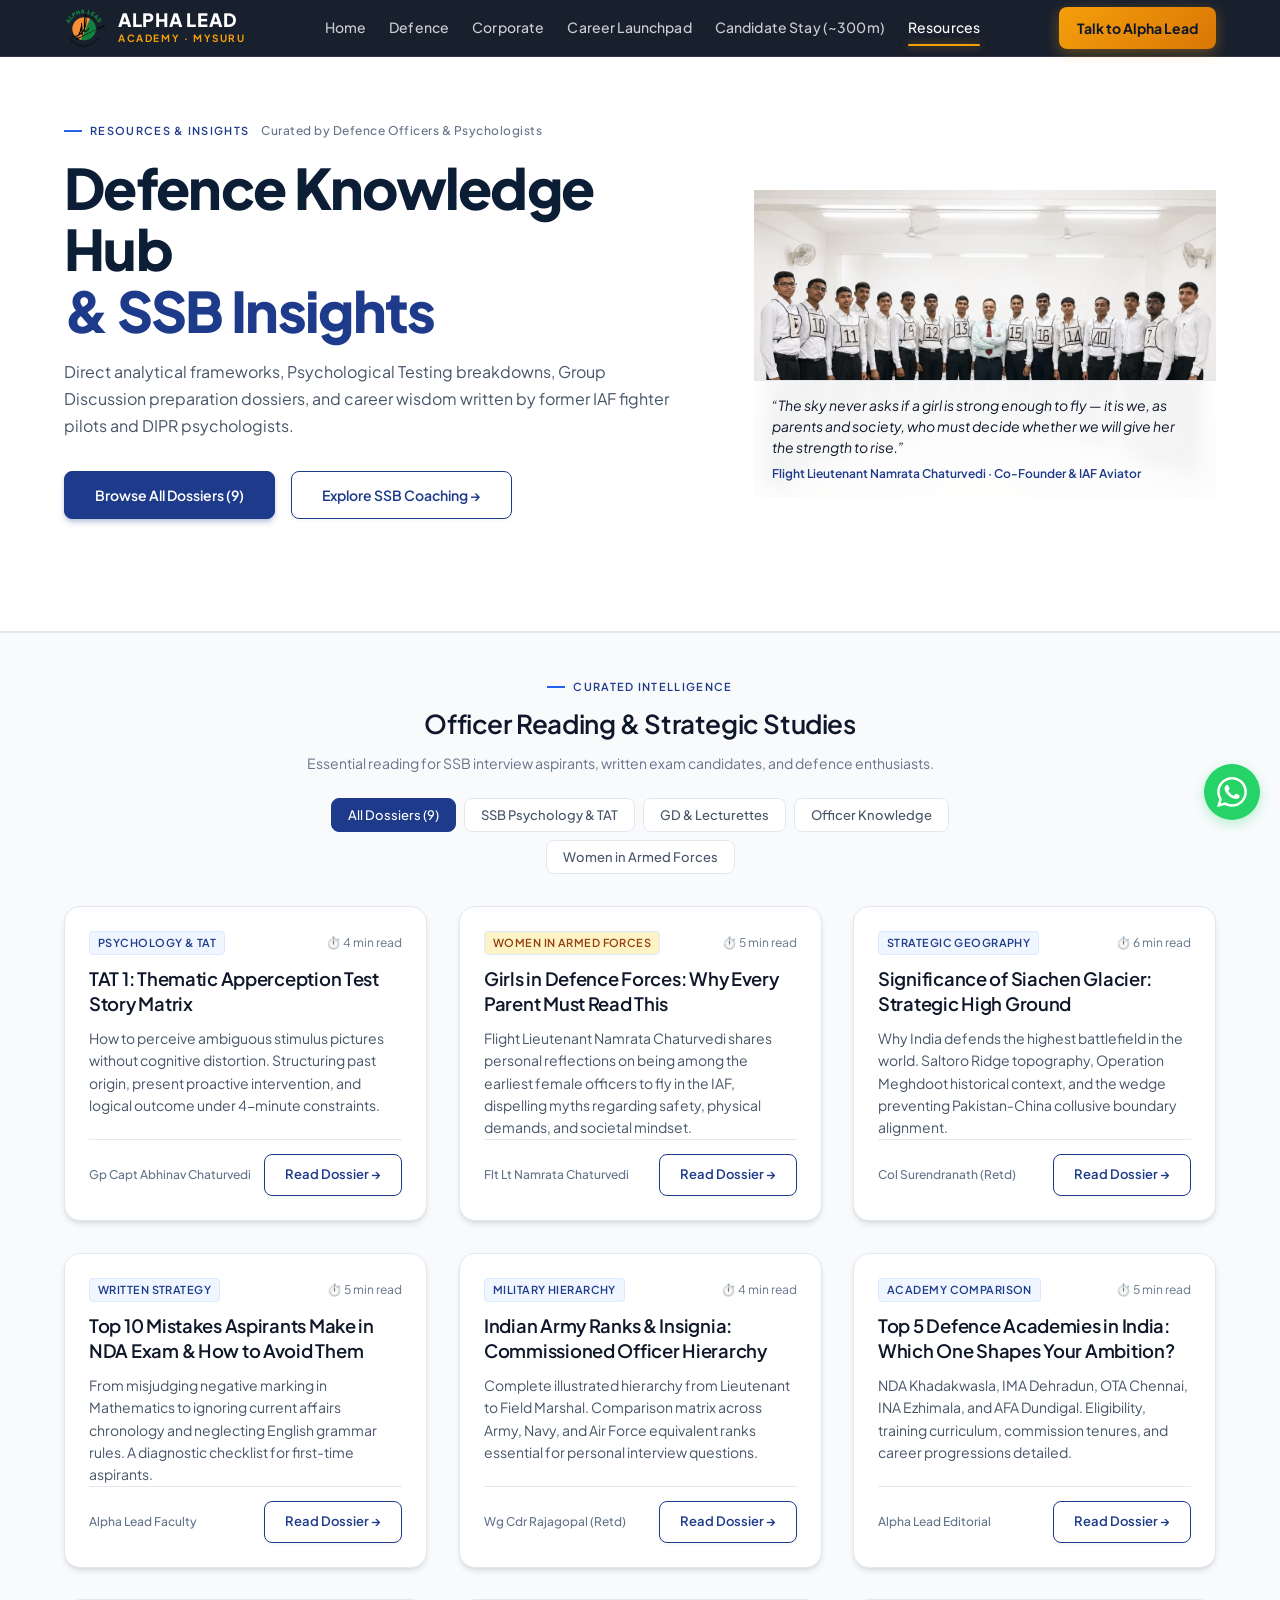
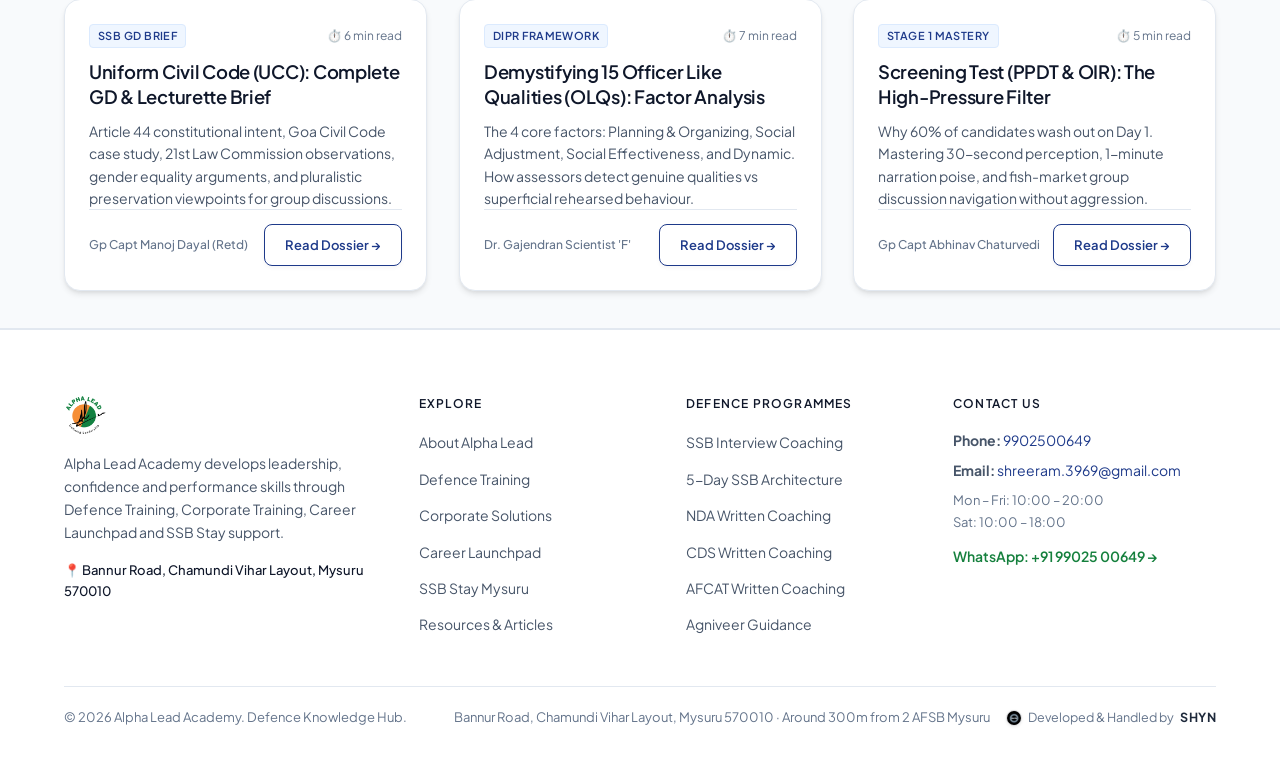
==== blog.html @ 1f777ed2 "test(contacts): configure test email shreeram.3969@gmail.com, test phone +91 9902500649, and active " ====
<!DOCTYPE html>
<html lang="en">
<head>
  <meta charset="UTF-8">
  <meta name="viewport" content="width=device-width, initial-scale=1.0">
  <title>Best Defence, SSB & 2 AFSB Knowledge Hub | Alpha Lead Academy Blog</title>
  <meta name="description" content="Authoritative defence dossiers, TAT psychology breakdowns, group discussion briefs, and officer selection insights curated by IAF commanders and DIPR psychologists at Alpha Lead Academy Mysuru.">
  <meta name="keywords" content="best defence blog India, 2 AFSB Mysore guide, SSB TAT psychology, best SSB preparation tips, Siachen Glacier significance, NDA exam strategy, Indian Air Force selection tips, Alpha Lead Academy Blog">
  <meta name="author" content="Alpha Lead Academy">
  <link rel="canonical" href="https://alphalead.co.in/blog">
  <meta name="robots" content="index, follow, max-snippet:-1, max-image-preview:large, max-video-preview:-1">

  <!-- Google Site Verification & Analytics -->
  <meta name="google-site-verification" content="51ddug5VHWOp9Oe8eFkaU_qEH9XEycIsxr117pgaOPE">
  <script async src="https://www.googletagmanager.com/gtag/js?id=G-4P7F6Q1PM3"></script>
  <script>
    window.dataLayer = window.dataLayer || [];
    function gtag(){dataLayer.push(arguments);}
    gtag('js', new Date());
    gtag('config', 'G-4P7F6Q1PM3');
  </script>

  <!-- Open Graph -->
  <meta property="og:type" content="blog">
  <meta property="og:title" content="Best Defence, SSB & 2 AFSB Knowledge Hub | Alpha Lead Academy">
  <meta property="og:description" content="Analytical dossiers, psychological testing frameworks, and defence selection insights curated by ex-IAF officers and DIPR psychologists.">
  <meta property="og:image" content="https://alphalead.co.in/assets/images/live/why-alpha-defence.webp">
  <meta property="og:url" content="https://alphalead.co.in/blog">

  <!-- Twitter Card -->
  <meta name="twitter:card" content="summary_large_image">
  <meta name="twitter:title" content="Best Defence & SSB Knowledge Hub | Alpha Lead Academy">
  <meta name="twitter:description" content="SSB preparation dossiers, psychological test guidelines & defence articles.">
  <meta name="twitter:image" content="https://alphalead.co.in/assets/images/live/why-alpha-defence.webp">

  <link rel="icon" href="assets/images/live/logo.png" type="image/png">
  <link rel="stylesheet" href="css/main.css?v=2.2">

  <!-- Structured Data: CollectionPage / Blog Schema -->
  <script type="application/ld+json">
  {
    "@context": "https://schema.org",
    "@type": "Blog",
    "name": "Alpha Lead Academy Defence Knowledge Hub",
    "description": "Insights, SSB interview guides, and defence articles authored by military veterans and DIPR assessors.",
    "url": "https://alphalead.co.in/blog",
    "publisher": {
      "@type": "EducationalOrganization",
      "name": "Alpha Lead Academy",
      "url": "https://alphalead.co.in"
    }
  }
  </script>
</head>
<body>

  <!-- Accessible Skip Link -->
  <a href="#main-content" class="skip-link">Skip to main content</a>


  <!-- Sticky Minimal Institutional Navigation -->
  <header class="site-header" role="banner">
    <div class="container nav-container">
      
      <a href="index.html" class="brand" aria-label="Alpha Lead Academy Home">
        <img 
          src="assets/images/live/logo.png" 
          alt="Alpha Lead Academy" 
          class="brand-logo-img"
          width="160" 
          height="42"
        >
        <div class="brand-text">
          <span class="brand-name">ALPHA LEAD</span>
          <span class="brand-sub">ACADEMY · MYSURU</span>
        </div>
      </a>

      <nav class="nav-menu" aria-label="Primary Navigation">
        <a href="index.html" class="nav-link">Home</a>
        <a href="defence.html" class="nav-link">Defence</a>
        <a href="corporate.html" class="nav-link">Corporate</a>
        <a href="career.html" class="nav-link">Career Launchpad</a>
        <a href="ssb-stay.html" class="nav-link">Candidate Stay (~300m)</a>
        <a href="blog.html" class="nav-link active">Resources</a>
      </nav>

      <div class="nav-actions">
        <button type="button" class="btn btn-primary btn-sm" data-modal-open="callbackModal">
          Talk to Alpha Lead
        </button>
        <button type="button" class="mobile-nav-toggle" aria-label="Toggle mobile menu" aria-expanded="false">
          <span></span><span></span><span></span>
        </button>
      </div>

    </div>
  </header>

  <!-- Clean Mobile Navigation Drawer -->
  <div class="mobile-drawer" role="dialog" aria-modal="true" aria-label="Mobile Navigation">
    <a href="index.html" class="nav-link">Home</a>
    <a href="defence.html" class="nav-link">Alpha Lead Defence</a>
    <a href="corporate.html" class="nav-link">Alpha Lead Corporate</a>
    <a href="career.html" class="nav-link">Career Launchpad</a>
    <a href="ssb-stay.html" class="nav-link">Candidate Stay (~300m to 2 AFSB)</a>
    <a href="blog.html" class="nav-link active">Resources & Articles</a>
    <a href="#articles" class="nav-link">All Dossiers</a>
    <div style="margin-top: 20px;">
      <button type="button" class="btn btn-primary btn-block" data-modal-open="callbackModal">
        Talk to Alpha Lead
      </button>
    </div>
  </div>

  <main id="main-content">
    
    <!-- Hero Section -->
    <section class="hero" aria-labelledby="hub-hero-title">
      <div class="container">
        <div class="hero-grid">
          
          <div class="hero-content reveal-on-scroll">
            <div class="hero-eyebrow">
              <span class="eyebrow" style="margin-bottom: 0;">RESOURCES & INSIGHTS</span>
              <span class="hero-location-tag">Curated by Defence Officers & Psychologists</span>
            </div>

            <h1 id="hub-hero-title" class="hero-title">
              Defence Knowledge Hub
              <span class="hero-title-break">& SSB Insights</span>
            </h1>

            <p class="hero-lead">
              Direct analytical frameworks, Psychological Testing breakdowns, Group Discussion preparation dossiers, and career wisdom written by former IAF fighter pilots and DIPR psychologists.
            </p>

            <div class="hero-actions">
              <a href="#articles" class="btn btn-primary">
                Browse All Dossiers (9)
              </a>
              <a href="defence.html" class="btn btn-secondary">
                Explore SSB Coaching &rarr;
              </a>
            </div>
          </div>

          <div class="hero-visual reveal-on-scroll delay-1">
            <div class="hero-image-wrapper">
              <img 
                src="assets/images/live/why-alpha-defence.webp" 
                alt="Alpha Lead Academy Defence Briefing" 
                class="hero-image" 
                width="640" 
                height="427"
              >
              <div class="hero-quote-card">
                <p class="hero-quote-text">
                  “The sky never asks if a girl is strong enough to fly — it is we, as parents and society, who must decide whether we will give her the strength to rise.”
                </p>
                <span class="hero-quote-author">Flight Lieutenant Namrata Chaturvedi · Co-Founder & IAF Aviator</span>
              </div>
            </div>
          </div>

        </div>
      </div>
    </section>

    <!-- Articles Section -->
    <section id="articles" class="section section-light" aria-labelledby="articles-title">
      <div class="container">
        
        <div class="section-header text-center reveal-on-scroll">
          <span class="eyebrow">Curated Intelligence</span>
          <h2 id="articles-title" class="section-title">Officer Reading & Strategic Studies</h2>
          <p class="section-subtitle">
            Essential reading for SSB interview aspirants, written exam candidates, and defence enthusiasts.
          </p>
          
          <!-- Category Filter Bar -->
          <div class="place-filter-bar" style="margin-top: 24px;">
            <button type="button" class="place-filter-btn active" data-blog-filter="all">All Dossiers (9)</button>
            <button type="button" class="place-filter-btn" data-blog-filter="psych">SSB Psychology & TAT</button>
            <button type="button" class="place-filter-btn" data-blog-filter="gd">GD & Lecturettes</button>
            <button type="button" class="place-filter-btn" data-blog-filter="knowledge">Officer Knowledge</button>
            <button type="button" class="place-filter-btn" data-blog-filter="women">Women in Armed Forces</button>
          </div>
        </div>

        <div class="grid-3" id="blogCardsGrid">
          
          <!-- Article 1: TAT 1 -->
          <article class="blog-card reveal-on-scroll" data-category="psych">
            <div>
              <div class="blog-card-meta">
                <span class="blog-category-tag">Psychology & TAT</span>
                <span class="blog-read-time">⏱️ 4 min read</span>
              </div>
              <h3 class="blog-card-title">TAT 1: Thematic Apperception Test Story Matrix</h3>
              <p class="blog-card-desc">
                How to perceive ambiguous stimulus pictures without cognitive distortion. Structuring past origin, present proactive intervention, and logical outcome under 4-minute constraints.
              </p>
            </div>
            <div class="blog-card-footer">
              <span class="blog-author-tag">Gp Capt Abhinav Chaturvedi</span>
              <button type="button" class="btn btn-secondary btn-sm" data-article-id="art-1">
                Read Dossier &rarr;
              </button>
            </div>
          </article>

          <!-- Article 2: Girls in Defence -->
          <article class="blog-card reveal-on-scroll delay-1" data-category="women">
            <div>
              <div class="blog-card-meta">
                <span class="blog-category-tag" style="background:#FEF3C7; color:#92400E;">Women in Armed Forces</span>
                <span class="blog-read-time">⏱️ 5 min read</span>
              </div>
              <h3 class="blog-card-title">Girls in Defence Forces: Why Every Parent Must Read This</h3>
              <p class="blog-card-desc">
                Flight Lieutenant Namrata Chaturvedi shares personal reflections on being among the earliest female officers to fly in the IAF, dispelling myths regarding safety, physical demands, and societal mindset.
              </p>
            </div>
            <div class="blog-card-footer">
              <span class="blog-author-tag">Flt Lt Namrata Chaturvedi</span>
              <button type="button" class="btn btn-secondary btn-sm" data-article-id="art-2">
                Read Dossier &rarr;
              </button>
            </div>
          </article>

          <!-- Article 3: Siachen -->
          <article class="blog-card reveal-on-scroll delay-2" data-category="knowledge">
            <div>
              <div class="blog-card-meta">
                <span class="blog-category-tag">Strategic Geography</span>
                <span class="blog-read-time">⏱️ 6 min read</span>
              </div>
              <h3 class="blog-card-title">Significance of Siachen Glacier: Strategic High Ground</h3>
              <p class="blog-card-desc">
                Why India defends the highest battlefield in the world. Saltoro Ridge topography, Operation Meghdoot historical context, and the wedge preventing Pakistan-China collusive boundary alignment.
              </p>
            </div>
            <div class="blog-card-footer">
              <span class="blog-author-tag">Col Surendranath (Retd)</span>
              <button type="button" class="btn btn-secondary btn-sm" data-article-id="art-3">
                Read Dossier &rarr;
              </button>
            </div>
          </article>

          <!-- Article 4: NDA Exam Mistakes -->
          <article class="blog-card reveal-on-scroll" data-category="knowledge">
            <div>
              <div class="blog-card-meta">
                <span class="blog-category-tag">Written Strategy</span>
                <span class="blog-read-time">⏱️ 5 min read</span>
              </div>
              <h3 class="blog-card-title">Top 10 Mistakes Aspirants Make in NDA Exam & How to Avoid Them</h3>
              <p class="blog-card-desc">
                From misjudging negative marking in Mathematics to ignoring current affairs chronology and neglecting English grammar rules. A diagnostic checklist for first-time aspirants.
              </p>
            </div>
            <div class="blog-card-footer">
              <span class="blog-author-tag">Alpha Lead Faculty</span>
              <button type="button" class="btn btn-secondary btn-sm" data-article-id="art-4">
                Read Dossier &rarr;
              </button>
            </div>
          </article>

          <!-- Article 5: Army Ranks -->
          <article class="blog-card reveal-on-scroll delay-1" data-category="knowledge">
            <div>
              <div class="blog-card-meta">
                <span class="blog-category-tag">Military Hierarchy</span>
                <span class="blog-read-time">⏱️ 4 min read</span>
              </div>
              <h3 class="blog-card-title">Indian Army Ranks & Insignia: Commissioned Officer Hierarchy</h3>
              <p class="blog-card-desc">
                Complete illustrated hierarchy from Lieutenant to Field Marshal. Comparison matrix across Army, Navy, and Air Force equivalent ranks essential for personal interview questions.
              </p>
            </div>
            <div class="blog-card-footer">
              <span class="blog-author-tag">Wg Cdr Rajagopal (Retd)</span>
              <button type="button" class="btn btn-secondary btn-sm" data-article-id="art-5">
                Read Dossier &rarr;
              </button>
            </div>
          </article>

          <!-- Article 6: Defence Academies -->
          <article class="blog-card reveal-on-scroll delay-2" data-category="knowledge">
            <div>
              <div class="blog-card-meta">
                <span class="blog-category-tag">Academy Comparison</span>
                <span class="blog-read-time">⏱️ 5 min read</span>
              </div>
              <h3 class="blog-card-title">Top 5 Defence Academies in India: Which One Shapes Your Ambition?</h3>
              <p class="blog-card-desc">
                NDA Khadakwasla, IMA Dehradun, OTA Chennai, INA Ezhimala, and AFA Dundigal. Eligibility, training curriculum, commission tenures, and career progressions detailed.
              </p>
            </div>
            <div class="blog-card-footer">
              <span class="blog-author-tag">Alpha Lead Editorial</span>
              <button type="button" class="btn btn-secondary btn-sm" data-article-id="art-6">
                Read Dossier &rarr;
              </button>
            </div>
          </article>

          <!-- Article 7: Uniform Civil Code -->
          <article class="blog-card reveal-on-scroll" data-category="gd">
            <div>
              <div class="blog-card-meta">
                <span class="blog-category-tag">SSB GD Brief</span>
                <span class="blog-read-time">⏱️ 6 min read</span>
              </div>
              <h3 class="blog-card-title">Uniform Civil Code (UCC): Complete GD & Lecturette Brief</h3>
              <p class="blog-card-desc">
                Article 44 constitutional intent, Goa Civil Code case study, 21st Law Commission observations, gender equality arguments, and pluralistic preservation viewpoints for group discussions.
              </p>
            </div>
            <div class="blog-card-footer">
              <span class="blog-author-tag">Gp Capt Manoj Dayal (Retd)</span>
              <button type="button" class="btn btn-secondary btn-sm" data-article-id="art-7">
                Read Dossier &rarr;
              </button>
            </div>
          </article>

          <!-- Article 8: 15 OLQs -->
          <article class="blog-card reveal-on-scroll delay-1" data-category="psych">
            <div>
              <div class="blog-card-meta">
                <span class="blog-category-tag">DIPR Framework</span>
                <span class="blog-read-time">⏱️ 7 min read</span>
              </div>
              <h3 class="blog-card-title">Demystifying 15 Officer Like Qualities (OLQs): Factor Analysis</h3>
              <p class="blog-card-desc">
                The 4 core factors: Planning & Organizing, Social Adjustment, Social Effectiveness, and Dynamic. How assessors detect genuine qualities vs superficial rehearsed behaviour.
              </p>
            </div>
            <div class="blog-card-footer">
              <span class="blog-author-tag">Dr. Gajendran Scientist 'F'</span>
              <button type="button" class="btn btn-secondary btn-sm" data-article-id="art-8">
                Read Dossier &rarr;
              </button>
            </div>
          </article>

          <!-- Article 9: Day 1 Screening -->
          <article class="blog-card reveal-on-scroll delay-2" data-category="psych">
            <div>
              <div class="blog-card-meta">
                <span class="blog-category-tag">Stage 1 Mastery</span>
                <span class="blog-read-time">⏱️ 5 min read</span>
              </div>
              <h3 class="blog-card-title">Screening Test (PPDT & OIR): The High-Pressure Filter</h3>
              <p class="blog-card-desc">
                Why 60% of candidates wash out on Day 1. Mastering 30-second perception, 1-minute narration poise, and fish-market group discussion navigation without aggression.
              </p>
            </div>
            <div class="blog-card-footer">
              <span class="blog-author-tag">Gp Capt Abhinav Chaturvedi</span>
              <button type="button" class="btn btn-secondary btn-sm" data-article-id="art-9">
                Read Dossier &rarr;
              </button>
            </div>
          </article>

        </div>

      </div>
    </section>

  </main>

  <!-- Interactive Full-Dossier Reading Modal -->
  <div class="modal-overlay" id="articleModal" role="dialog" aria-modal="true" aria-hidden="true">
    <div class="modal-container" style="max-width: 760px; max-height: 90vh; overflow-y: auto;">
      <button type="button" class="modal-close" data-modal-close aria-label="Close dossier">
        <svg width="20" height="20" viewBox="0 0 24 24" fill="none" stroke="currentColor" stroke-width="2"><line x1="18" y1="6" x2="6" y2="18"></line><line x1="6" y1="6" x2="18" y2="18"></line></svg>
      </button>
      <div class="article-modal-header" style="margin-bottom: 16px; border-bottom: 1px solid var(--color-border); padding-bottom: 16px;">
        <span class="eyebrow" id="articleCategoryTag" style="margin-bottom: 8px;">Officer Dossier</span>
        <h2 id="articleModalTitle" style="font-family: var(--font-display); font-size: 1.65rem; color: var(--color-text-primary); margin-bottom: 6px;">Article Title</h2>
        <div style="font-size: 0.8125rem; color: var(--color-text-muted);" id="articleModalAuthor">By Author · Read Time</div>
      </div>
      <div class="article-modal-body" id="articleModalContent">
        <!-- Injected via JavaScript -->
      </div>
      <div style="margin-top: 24px; display: flex; justify-content: space-between; align-items: center; border-top: 1px solid var(--color-border); padding-top: 16px; flex-wrap: wrap; gap: 12px;">
        <span style="font-size: 0.8125rem; color: var(--color-text-muted);">Alpha Lead Academy Defence Mentorship</span>
        <a href="defence.html#enroll" class="btn btn-primary btn-sm">Join Next SSB Batch &rarr;</a>
      </div>
    </div>
  </div>

  <!-- Quick Callback Modal -->
  <div class="modal-overlay" id="callbackModal" role="dialog" aria-modal="true" aria-hidden="true">
    <div class="modal-container">
      <button type="button" class="modal-close" data-modal-close aria-label="Close dialog">
        <svg width="20" height="20" viewBox="0 0 24 24" fill="none" stroke="currentColor" stroke-width="2"><line x1="18" y1="6" x2="6" y2="18"></line><line x1="6" y1="6" x2="18" y2="18"></line></svg>
      </button>
      <div class="eyebrow" style="margin-bottom: 8px;">Direct Response</div>
      <h3 style="font-family: var(--font-display); font-size: 1.5rem; margin-bottom: 8px;">Talk to Alpha Lead</h3>
      <p class="text-small" style="margin-bottom: 24px;">Our defence mentors will contact you directly within 24 hours.</p>
      <form id="callbackModalForm" novalidate>
        <div class="form-group">
          <label class="form-label">Full Name <span style="color:var(--color-status-red);">*</span></label>
          <input type="text" class="form-control" placeholder="Your name" required>
        </div>
        <div class="form-group">
          <label class="form-label">WhatsApp Number <span style="color:var(--color-status-red);">*</span></label>
          <input type="tel" class="form-control" placeholder="9902500649" required>
        </div>
        <div class="form-group">
          <label class="form-label">Email Address <span style="color:var(--color-status-red);">*</span></label>
          <input type="email" class="form-control" placeholder="name@example.com" required>
        </div>
        <button type="submit" class="btn btn-primary btn-block">Confirm Callback</button>
      </form>
    </div>
  </div>

  <!-- Standard Institutional Footer -->
  <footer class="site-footer" role="contentinfo">
    <div class="container">
      <div class="footer-grid">
        
        <!-- Column 1: Brand & Positioning -->
        <div>
          <a href="index.html" class="brand" style="margin-bottom: 16px;">
            <img src="assets/images/live/logo.png" alt="Alpha Lead Academy" class="brand-logo-img" width="160" height="42">
          </a>
          <p style="font-size: 0.875rem; line-height: 1.65; margin-bottom: 16px;">
            Alpha Lead Academy develops leadership, confidence and performance skills through Defence Training, Corporate Training, Career Launchpad and SSB Stay support.
          </p>
          <p style="font-size: 0.8125rem; color: var(--color-text-primary); font-weight: 500;">
            📍 Bannur Road, Chamundi Vihar Layout, Mysuru 570010
          </p>
        </div>

        <!-- Column 2: Explore -->
        <div class="footer-col">
          <h4>Explore</h4>
          <ul class="footer-links">
            <li><a href="index.html#about">About Alpha Lead</a></li>
            <li><a href="defence.html">Defence Training</a></li>
            <li><a href="corporate.html">Corporate Solutions</a></li>
            <li><a href="career.html">Career Launchpad</a></li>
            <li><a href="ssb-stay.html">SSB Stay Mysuru</a></li>
            <li><a href="blog.html">Resources & Articles</a></li>
          </ul>
        </div>

        <!-- Column 3: Defence Programmes -->
        <div class="footer-col">
          <h4>Defence Programmes</h4>
          <ul class="footer-links">
            <li><a href="defence.html#faculty">SSB Interview Coaching</a></li>
            <li><a href="defence.html#curriculum">5-Day SSB Architecture</a></li>
            <li><a href="defence.html#programmes">NDA Written Coaching</a></li>
            <li><a href="defence.html#programmes">CDS Written Coaching</a></li>
            <li><a href="defence.html#programmes">AFCAT Written Coaching</a></li>
            <li><a href="defence.html#programmes">Agniveer Guidance</a></li>
          </ul>
        </div>

        <!-- Column 4: Contact -->
        <div class="footer-col">
          <h4>Contact Us</h4>
          <div style="font-size: 0.875rem; line-height: 1.7;">
            <p style="margin-bottom: 6px;">
              <strong>Phone:</strong> <a href="tel:9902500649" style="color: var(--color-accent-navy); text-decoration: none;">9902500649</a>
            </p>
            <p style="margin-bottom: 6px;">
              <strong>Email:</strong> <a href="mailto:shreeram.3969@gmail.com" style="color: var(--color-accent-navy); text-decoration: none;">shreeram.3969@gmail.com</a>
            </p>
            <p style="margin-bottom: 12px; color: var(--color-text-muted); font-size: 0.8125rem;">
              Mon – Fri: 10:00 – 20:00<br>Sat: 10:00 – 18:00
            </p>
            <a href="https://wa.me/919902500649" target="_blank" rel="noopener noreferrer" class="link-arrow" style="color: #15803D;">
              WhatsApp: +91 99025 00649 &rarr;
            </a>
          </div>
        </div>

      </div>

      <div class="footer-bottom">
        <div>
          &copy; 2026 Alpha Lead Academy. Defence Knowledge Hub.
        </div>
        <div class="footer-bottom-links">
          <span>Bannur Road, Chamundi Vihar Layout, Mysuru 570010 · Around 300m from 2 AFSB Mysuru</span>
          <span class="shyn-credit">
            <img src="assets/images/shyn-logo.jpg" alt="SHYN" class="shyn-credit-icon" width="16" height="16">
            Developed &amp; Handled by <span class="shyn-credit-brand">SHYN</span>
          </span>
        </div>
      </div>

    </div>
  </footer>

  <!-- Floating WhatsApp Quick Button -->
  <a href="https://wa.me/919902500649" target="_blank" rel="noopener noreferrer" class="whatsapp-float" aria-label="Chat with Alpha Lead on WhatsApp">
    <svg width="26" height="26" viewBox="0 0 24 24" fill="currentColor">
      <path d="M.057 24l1.687-6.163c-1.041-1.804-1.588-3.849-1.587-5.946.003-6.556 5.338-11.891 11.893-11.891 3.181.001 6.167 1.24 8.413 3.488 2.245 2.248 3.481 5.236 3.48 8.414-.003 6.557-5.338 11.892-11.893 11.892-1.99-.001-3.951-.5-5.688-1.448l-6.305 1.654zm6.597-3.807c1.676.995 3.276 1.591 5.392 1.592 5.448 0 9.886-4.434 9.889-9.885.002-5.462-4.415-9.89-9.881-9.892-5.452 0-9.887 4.434-9.889 9.884-.001 2.225.651 3.891 1.746 5.634l-.999 3.648 3.742-.981zm11.387-5.464c-.074-.124-.272-.198-.57-.347-.297-.149-1.758-.868-2.031-.967-.272-.099-.47-.149-.669.149-.198.297-.768.967-.941 1.165-.173.198-.347.223-.644.074-.297-.149-1.255-.462-2.39-1.475-.883-.788-1.48-1.761-1.653-2.059-.173-.297-.018-.458.13-.606.134-.133.297-.347.446-.521.151-.172.2-.296.3-.495.099-.198.05-.372-.025-.521-.075-.148-.669-1.611-.916-2.206-.242-.579-.487-.501-.669-.51l-.57-.01c-.198 0-.52.074-.792.372s-1.04 1.016-1.04 2.479 1.065 2.876 1.213 3.074c.149.198 2.095 3.2 5.076 4.487.709.306 1.263.489 1.694.626.712.226 1.36.194 1.872.118.571-.085 1.758-.719 2.006-1.413.248-.695.248-1.29.173-1.414z"/>
    </svg>
  </a>

  <!-- Mobile Sticky Quick Action Bar -->
  <div class="mobile-sticky-action-bar" aria-label="Quick Actions">
    <button type="button" class="btn btn-secondary btn-sm" data-modal-open="callbackModal" style="flex: 1; justify-content: center; font-size: 0.8125rem;">
      <svg width="15" height="15" viewBox="0 0 24 24" fill="none" stroke="currentColor" stroke-width="2" style="margin-right: 4px;"><path d="M22 16.92v3a2 2 0 0 1-2.18 2 19.79 19.79 0 0 1-8.63-3.07 19.5 19.5 0 0 1-6-6 19.79 19.79 0 0 1-3.07-8.67A2 2 0 0 1 4.11 2h3a2 2 0 0 1 2 1.72 12.84 12.84 0 0 0 .7 2.81 2 2 0 0 1-.45 2.11L8.09 9.91a16 16 0 0 0 6 6l1.27-1.27a2 2 0 0 1 2.11-.45 12.84 12.84 0 0 0 2.81.7A2 2 0 0 1 22 16.92z"></path></svg>
      Talk to Us
    </button>
    <a href="https://wa.me/919902500649?text=Hi%20Alpha%20Lead,%20I%20would%20like%20to%20learn%20more%20about%20your%20programmes" target="_blank" rel="noopener noreferrer" class="btn btn-primary btn-sm" style="flex: 1.2; justify-content: center; font-size: 0.8125rem; background: #25D366; border-color: #25D366;">
      <svg width="15" height="15" viewBox="0 0 24 24" fill="currentColor" style="margin-right: 4px;"><path d="M.057 24l1.687-6.163c-1.041-1.804-1.588-3.849-1.587-5.946.003-6.556 5.338-11.891 11.893-11.891 3.181.001 6.167 1.24 8.413 3.488 2.245 2.248 3.481 5.236 3.48 8.414-.003 6.557-5.338 11.892-11.893 11.892-1.99-.001-3.951-.5-5.688-1.448l-6.305 1.654zm6.597-3.807c1.676.995 3.276 1.591 5.392 1.592 5.448 0 9.886-4.434 9.889-9.885.002-5.462-4.415-9.89-9.881-9.892-5.452 0-9.887 4.434-9.889 9.884-.001 2.225.651 3.891 1.746 5.634l-.999 3.648 3.742-.981zm11.387-5.464c-.074-.124-.272-.198-.57-.347-.297-.149-1.758-.868-2.031-.967-.272-.099-.47-.149-.669.149-.198.297-.768.967-.941 1.165-.173.198-.347.223-.644.074-.297-.149-1.255-.462-2.39-1.475-.883-.788-1.48-1.761-1.653-2.059-.173-.297-.018-.458.13-.606.134-.133.297-.347.446-.521.151-.172.2-.296.3-.495.099-.198.05-.372-.025-.521-.075-.148-.669-1.611-.916-2.206-.242-.579-.487-.501-.669-.51l-.57-.01c-.198 0-.52.074-.792.372s-1.04 1.016-1.04 2.479 1.065 2.876 1.213 3.074c.149.198 2.095 3.2 5.076 4.487.709.306 1.263.489 1.694.626.712.226 1.36.194 1.872.118.571-.085 1.758-.719 2.006-1.413.248-.695.248-1.29.173-1.414z"/></svg>
      WhatsApp
    </a>
  </div>

  <!-- Floating Scroll To Top -->
  <button type="button" class="scroll-top-btn" aria-label="Back to top">
    <svg width="20" height="20" viewBox="0 0 24 24" fill="none" stroke="currentColor" stroke-width="2.5">
      <polyline points="18 15 12 9 6 15"></polyline>
    </svg>
  </button>

  <script src="js/animations.js"></script>
  <script src="js/forms.js"></script>
  <script src="js/main.js"></script>
</body>
</html>
---- css/main.css ----
/**
 * ALPHALEAD ACADEMY — MAIN CSS BUNDLE
 * Modern, Pristine, Authoritative Leadership Brand Styling
 */

@import './tokens.css';
@import './base.css';
@import './components.css';
@import './animations.css';
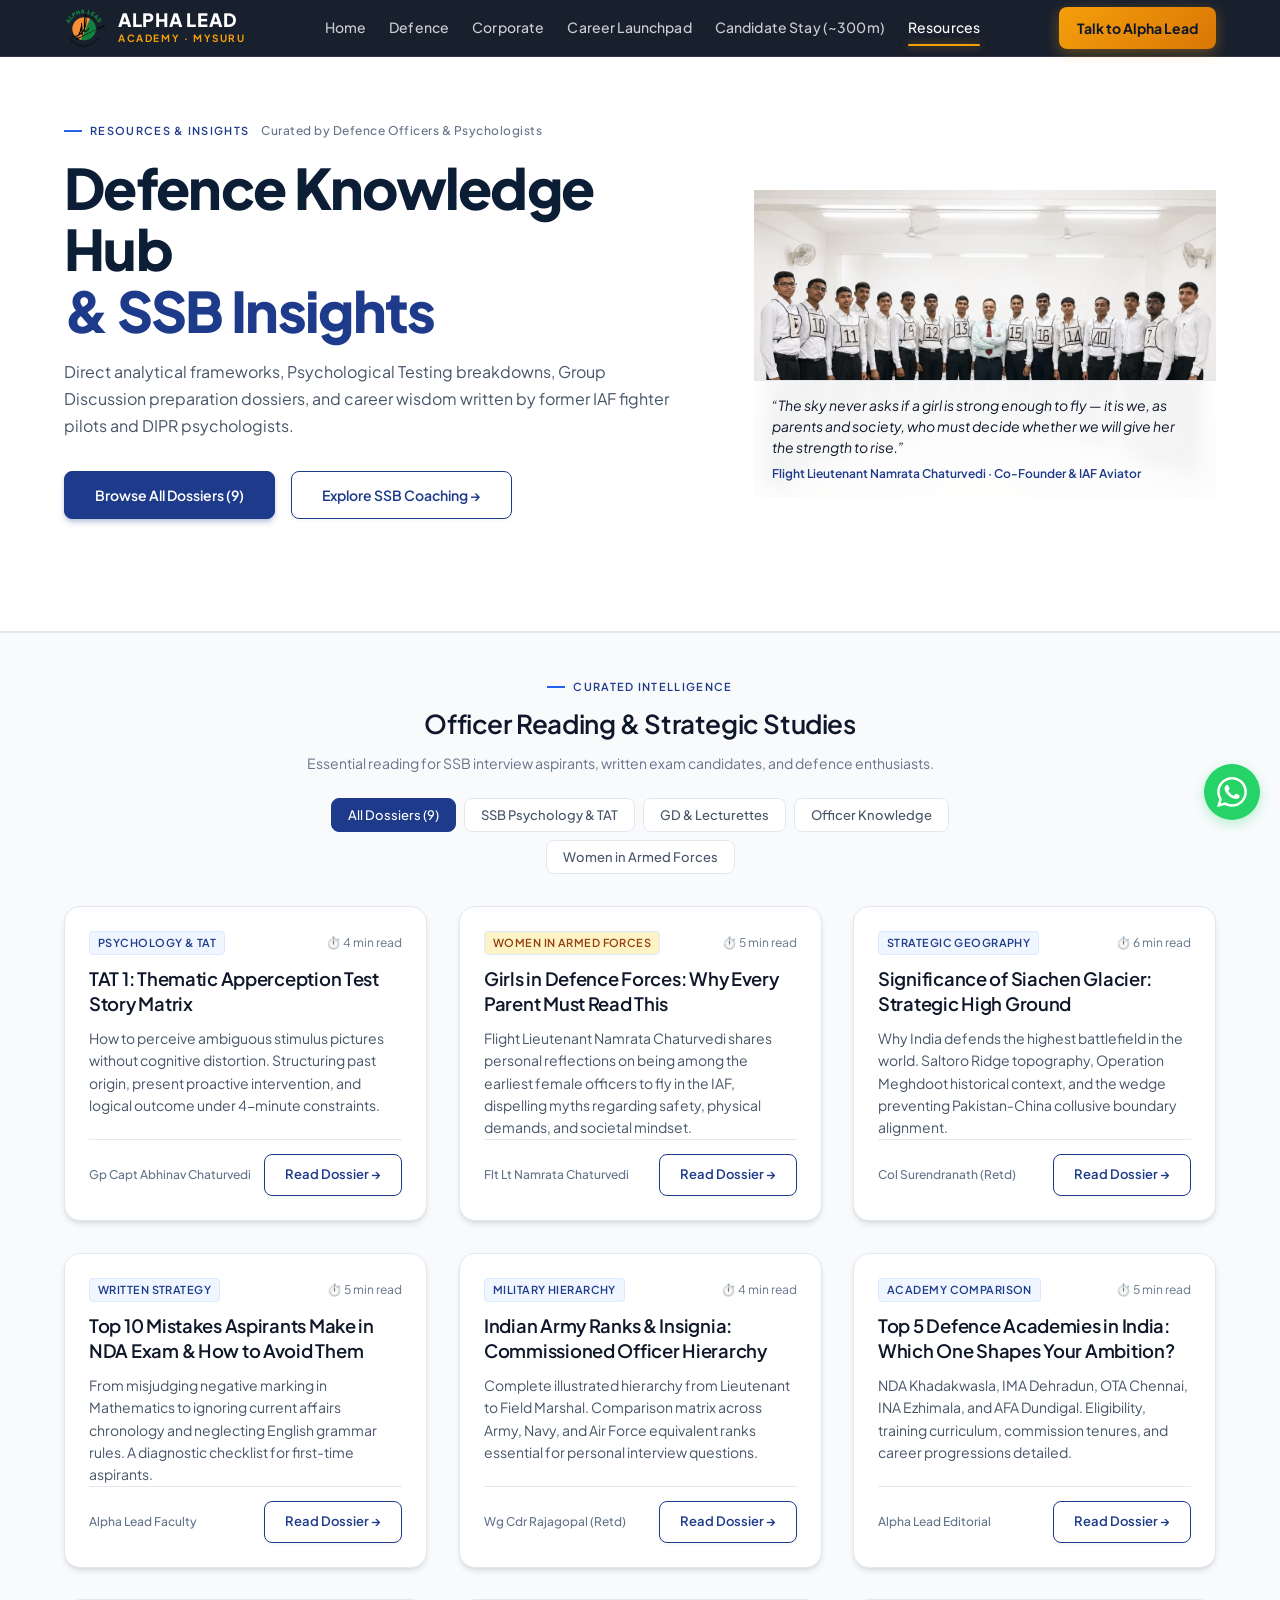
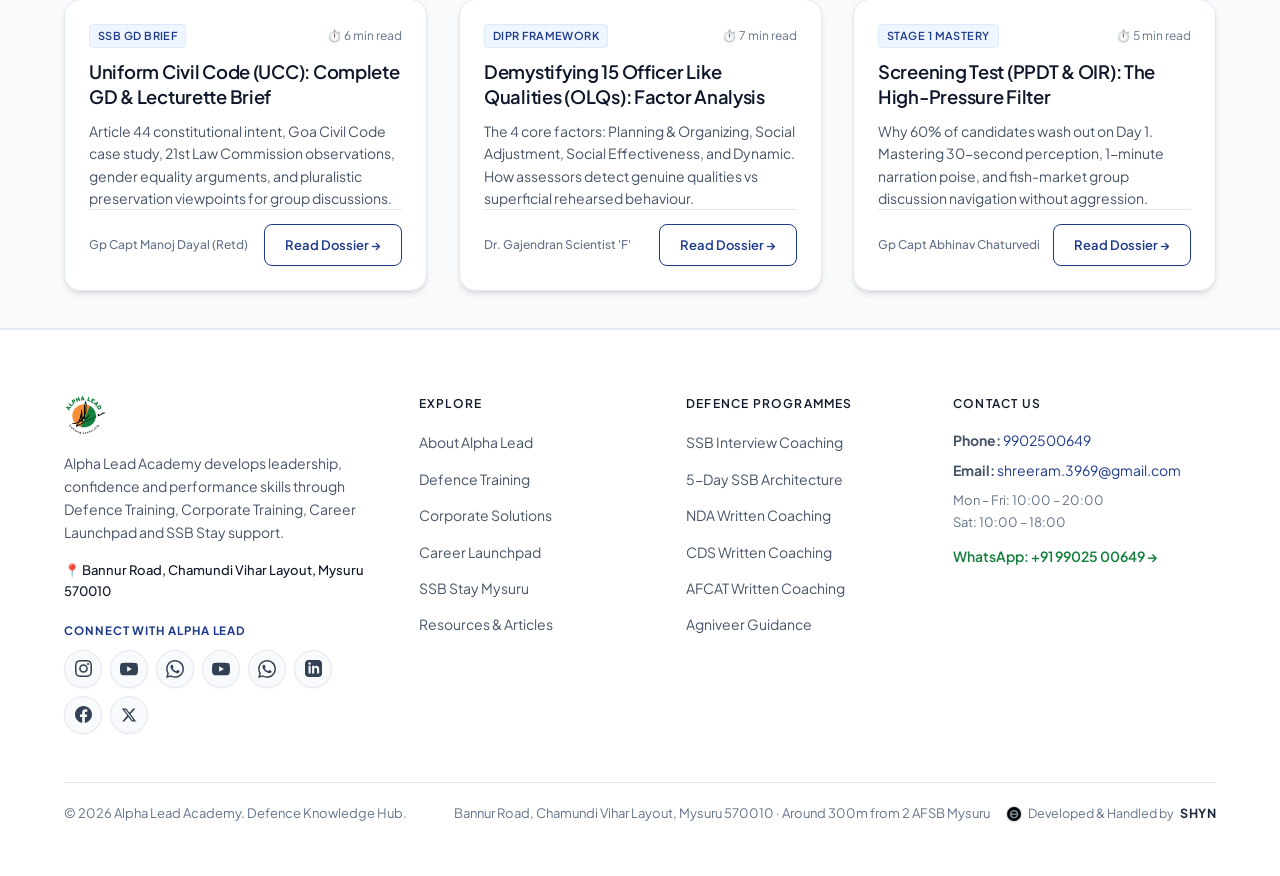
==== commit e457884b: "feat(social): add official social media logos and redirection across all pages" ====
--- a/blog.html
+++ b/blog.html
@@ -34,7 +34,7 @@
   <meta name="twitter:image" content="https://alphalead.co.in/assets/images/live/why-alpha-defence.webp">
 
   <link rel="icon" href="assets/images/live/logo.png" type="image/png">
-  <link rel="stylesheet" href="css/main.css?v=2.2">
+  <link rel="stylesheet" href="css/main.css?v=2.7">
 
   <!-- Structured Data: CollectionPage / Blog Schema -->
   <script type="application/ld+json">
@@ -47,7 +47,14 @@
     "publisher": {
       "@type": "EducationalOrganization",
       "name": "Alpha Lead Academy",
-      "url": "https://alphalead.co.in"
+      "url": "https://alphalead.co.in",
+      "sameAs": [
+        "https://www.instagram.com/alphalead_academy/",
+        "https://www.youtube.com/@alphaleadacademy",
+        "https://facebook.com",
+        "https://linkedin.com",
+        "https://x.com"
+      ]
     }
   }
   </script>
@@ -110,6 +117,29 @@
       <button type="button" class="btn btn-primary btn-block" data-modal-open="callbackModal">
         Talk to Alpha Lead
       </button>
+    </div>
+    <div class="drawer-social-wrap">
+      <div class="footer-social-label">Follow Alpha Lead</div>
+      <div class="social-icons-group">
+        <a href="https://www.instagram.com/alphalead_academy/" target="_blank" rel="noopener noreferrer" class="social-icon-btn social-instagram" aria-label="Follow Alpha Lead Academy on Instagram" title="Alpha Lead on Instagram (@alphalead_academy)">
+          <svg width="17" height="17" viewBox="0 0 24 24" fill="currentColor"><path d="M12 2.163c3.204 0 3.584.012 4.85.07 3.252.148 4.771 1.691 4.919 4.919.058 1.265.069 1.645.069 4.849 0 3.205-.012 3.584-.069 4.849-.149 3.225-1.664 4.771-4.919 4.919-1.266.058-1.644.07-4.85.07-3.204 0-3.584-.012-4.849-.07-3.26-.149-4.771-1.699-4.919-4.92-.058-1.265-.07-1.644-.07-4.849 0-3.204.013-3.583.07-4.849.149-3.227 1.664-4.771 4.919-4.919 1.266-.057 1.645-.069 4.849-.069zm0-2.163c-3.259 0-3.667.014-4.947.072-4.358.2-6.78 2.618-6.98 6.98-.059 1.281-.073 1.689-.073 4.948 0 3.259.014 3.668.072 4.948.2 4.358 2.618 6.78 6.98 6.98 1.281.058 1.689.072 4.948.072 3.259 0 3.668-.014 4.948-.072 4.354-.2 6.782-2.618 6.979-6.98.059-1.28.073-1.689.073-4.948 0-3.259-.014-3.667-.072-4.947-.196-4.354-2.617-6.78-6.979-6.98-1.281-.059-1.69-.073-4.949-.073zm0 5.838c-3.403 0-6.162 2.759-6.162 6.162s2.759 6.163 6.162 6.163 6.162-2.759 6.162-6.163c0-3.403-2.759-6.162-6.162-6.162zm0 10.162c-2.209 0-4-1.79-4-4 0-2.209 1.791-4 4-4s4 1.791 4 4c0 2.21-1.791 4-4 4zm6.406-11.845c-.796 0-1.441.645-1.441 1.44s.645 1.44 1.441 1.44c.795 0 1.439-.645 1.439-1.44s-.644-1.44-1.439-1.44z"/></svg>
+        </a>
+        <a href="https://www.youtube.com/@alphaleadacademy" target="_blank" rel="noopener noreferrer" class="social-icon-btn social-youtube" aria-label="Subscribe to Alpha Lead Academy on YouTube" title="Alpha Lead on YouTube (@alphaleadacademy)">
+          <svg width="18" height="18" viewBox="0 0 24 24" fill="currentColor"><path d="M23.498 6.186a3.016 3.016 0 0 0-2.122-2.136C19.505 3.545 12 3.545 12 3.545s-7.505 0-9.377.505A3.017 3.017 0 0 0 .502 6.186C0 8.07 0 12 0 12s0 3.93.502 5.814a3.016 3.016 0 0 0 2.122 2.136c1.871.505 9.376.505 9.376.505s7.505 0 9.377-.505a3.015 3.015 0 0 0 2.122-2.136C24 15.93 24 12 24 12s0-3.93-.502-5.814zM9.545 15.568V8.432L15.818 12l-6.273 3.568z"/></svg>
+        </a>
+        <a href="https://wa.me/919902500649" target="_blank" rel="noopener noreferrer" class="social-icon-btn social-whatsapp" aria-label="Chat with Alpha Lead on WhatsApp" title="WhatsApp (+91 99025 00649)">
+          <svg width="18" height="18" viewBox="0 0 24 24" fill="currentColor"><path d="M.057 24l1.687-6.163c-1.041-1.804-1.588-3.849-1.587-5.946.003-6.556 5.338-11.891 11.893-11.891 3.181.001 6.167 1.24 8.413 3.488 2.245 2.248 3.481 5.236 3.48 8.414-.003 6.557-5.338 11.892-11.893 11.892-1.99-.001-3.951-.5-5.688-1.448l-6.305 1.654zm6.597-3.807c1.676.995 3.276 1.591 5.392 1.592 5.448 0 9.886-4.434 9.889-9.885.002-5.462-4.415-9.89-9.881-9.892-5.452 0-9.887 4.434-9.889 9.884-.001 2.225.651 3.891 1.746 5.634l-.999 3.648 3.742-.981zm11.387-5.464c-.074-.124-.272-.198-.57-.347-.297-.149-1.758-.868-2.031-.967-.272-.099-.47-.149-.669.149-.198.297-.768.967-.941 1.165-.173.198-.347.223-.644.074-.297-.149-1.255-.462-2.39-1.475-.883-.788-1.48-1.761-1.653-2.059-.173-.297-.018-.458.13-.606.134-.133.297-.347.446-.521.151-.172.2-.296.3-.495.099-.198.05-.372-.025-.521-.075-.148-.669-1.611-.916-2.206-.242-.579-.487-.501-.669-.51l-.57-.01c-.198 0-.52.074-.792.372s-1.04 1.016-1.04 2.479 1.065 2.876 1.213 3.074c.149.198 2.095 3.2 5.076 4.487.709.306 1.263.489 1.694.626.712.226 1.36.194 1.872.118.571-.085 1.758-.719 2.006-1.413.248-.695.248-1.29.173-1.414z"/></svg>
+        </a>
+        <a href="https://linkedin.com" target="_blank" rel="noopener noreferrer" class="social-icon-btn social-linkedin" aria-label="Connect with Alpha Lead on LinkedIn" title="Alpha Lead on LinkedIn">
+          <svg width="17" height="17" viewBox="0 0 24 24" fill="currentColor"><path d="M19 0h-14c-2.761 0-5 2.239-5 5v14c0 2.761 2.239 5 5 5h14c2.762 0 5-2.239 5-5v-14c0-2.761-2.238-5-5-5zm-11 19h-3v-11h3v11zm-1.5-12.268c-.966 0-1.75-.79-1.75-1.764s.784-1.764 1.75-1.764 1.75.79 1.75 1.764-.783 1.764-1.75 1.764zm13.5 12.268h-3v-5.604c0-3.368-4-3.113-4 0v5.604h-3v-11h3v1.765c1.396-2.586 7-2.777 7 2.476v6.759z"/></svg>
+        </a>
+        <a href="https://facebook.com" target="_blank" rel="noopener noreferrer" class="social-icon-btn social-facebook" aria-label="Follow Alpha Lead on Facebook" title="Alpha Lead on Facebook">
+          <svg width="17" height="17" viewBox="0 0 24 24" fill="currentColor"><path d="M24 12.073c0-6.627-5.373-12-12-12s-12 5.373-12 12c0 5.99 4.388 10.954 10.125 11.854v-8.385H7.078v-3.47h3.047V9.43c0-3.007 1.792-4.669 4.533-4.669 1.312 0 2.686.235 2.686.235v2.953H15.83c-1.491 0-1.956.925-1.956 1.874v2.25h3.328l-.532 3.47h-2.796v8.385C19.612 23.027 24 18.062 24 12.073z"/></svg>
+        </a>
+        <a href="https://x.com" target="_blank" rel="noopener noreferrer" class="social-icon-btn social-x" aria-label="Follow Alpha Lead on X" title="Alpha Lead on X">
+          <svg width="16" height="16" viewBox="0 0 24 24" fill="currentColor"><path d="M18.244 2.25h3.308l-7.227 8.26 8.502 11.24H16.17l-5.214-6.817L4.99 21.75H1.68l7.73-8.835L1.254 2.25H8.08l4.713 6.231zm-1.161 17.52h1.833L7.084 4.126H5.117z"/></svg>
+        </a>
+      </div>
     </div>
   </div>
 
@@ -407,18 +437,18 @@
       <div class="eyebrow" style="margin-bottom: 8px;">Direct Response</div>
       <h3 style="font-family: var(--font-display); font-size: 1.5rem; margin-bottom: 8px;">Talk to Alpha Lead</h3>
       <p class="text-small" style="margin-bottom: 24px;">Our defence mentors will contact you directly within 24 hours.</p>
-      <form id="callbackModalForm" novalidate>
+      <form id="callbackModalForm" data-form-category="callback" novalidate>
         <div class="form-group">
-          <label class="form-label">Full Name <span style="color:var(--color-status-red);">*</span></label>
-          <input type="text" class="form-control" placeholder="Your name" required>
+          <label for="blog-m-name" class="form-label">Full Name <span style="color:var(--color-status-red);">*</span></label>
+          <input type="text" id="blog-m-name" name="fullName" class="form-control" placeholder="Your name" required>
         </div>
         <div class="form-group">
-          <label class="form-label">WhatsApp Number <span style="color:var(--color-status-red);">*</span></label>
-          <input type="tel" class="form-control" placeholder="9902500649" required>
+          <label for="blog-m-phone" class="form-label">WhatsApp Number <span style="color:var(--color-status-red);">*</span></label>
+          <input type="tel" id="blog-m-phone" name="phone" class="form-control" placeholder="9902500649" required>
         </div>
         <div class="form-group">
-          <label class="form-label">Email Address <span style="color:var(--color-status-red);">*</span></label>
-          <input type="email" class="form-control" placeholder="name@example.com" required>
+          <label for="blog-m-email" class="form-label">Email Address <span style="color:var(--color-status-red);">*</span></label>
+          <input type="email" id="blog-m-email" name="email" class="form-control" placeholder="name@example.com" required>
         </div>
         <button type="submit" class="btn btn-primary btn-block">Confirm Callback</button>
       </form>
@@ -441,6 +471,37 @@
           <p style="font-size: 0.8125rem; color: var(--color-text-primary); font-weight: 500;">
             📍 Bannur Road, Chamundi Vihar Layout, Mysuru 570010
           </p>
+
+          <!-- Social Media Redirection Channels -->
+          <div class="footer-social-wrap">
+            <div class="footer-social-label">Connect With Alpha Lead</div>
+            <div class="social-icons-group">
+              <a href="https://www.instagram.com/alphalead_academy/" target="_blank" rel="noopener noreferrer" class="social-icon-btn social-instagram" aria-label="Follow Alpha Lead Academy on Instagram" title="Alpha Lead on Instagram (@alphalead_academy)">
+                <svg width="17" height="17" viewBox="0 0 24 24" fill="currentColor"><path d="M12 2.163c3.204 0 3.584.012 4.85.07 3.252.148 4.771 1.691 4.919 4.919.058 1.265.069 1.645.069 4.849 0 3.205-.012 3.584-.069 4.849-.149 3.225-1.664 4.771-4.919 4.919-1.266.058-1.644.07-4.85.07-3.204 0-3.584-.012-4.849-.07-3.26-.149-4.771-1.699-4.919-4.92-.058-1.265-.07-1.644-.07-4.849 0-3.204.013-3.583.07-4.849.149-3.227 1.664-4.771 4.919-4.919 1.266-.057 1.645-.069 4.849-.069zm0-2.163c-3.259 0-3.667.014-4.947.072-4.358.2-6.78 2.618-6.98 6.98-.059 1.281-.073 1.689-.073 4.948 0 3.259.014 3.668.072 4.948.2 4.358 2.618 6.78 6.98 6.98 1.281.058 1.689.072 4.948.072 3.259 0 3.668-.014 4.948-.072 4.354-.2 6.782-2.618 6.979-6.98.059-1.28.073-1.689.073-4.948 0-3.259-.014-3.667-.072-4.947-.196-4.354-2.617-6.78-6.979-6.98-1.281-.059-1.69-.073-4.949-.073zm0 5.838c-3.403 0-6.162 2.759-6.162 6.162s2.759 6.163 6.162 6.163 6.162-2.759 6.162-6.163c0-3.403-2.759-6.162-6.162-6.162zm0 10.162c-2.209 0-4-1.79-4-4 0-2.209 1.791-4 4-4s4 1.791 4 4c0 2.21-1.791 4-4 4zm6.406-11.845c-.796 0-1.441.645-1.441 1.44s.645 1.44 1.441 1.44c.795 0 1.439-.645 1.439-1.44s-.644-1.44-1.439-1.44z"/></svg>
+              </a>
+              <a href="https://www.youtube.com/@alphaleadacademy" target="_blank" rel="noopener noreferrer" class="social-icon-btn social-youtube" aria-label="Subscribe to Alpha Lead Academy on YouTube" title="Alpha Lead on YouTube (@alphaleadacademy)">
+                <svg width="18" height="18" viewBox="0 0 24 24" fill="currentColor"><path d="M23.498 6.186a3.016 3.016 0 0 0-2.122-2.136C19.505 3.545 12 3.545 12 3.545s-7.505 0-9.377.505A3.017 3.017 0 0 0 .502 6.186C0 8.07 0 12 0 12s0 3.93.502 5.814a3.016 3.016 0 0 0 2.122 2.136c1.871.505 9.376.505 9.376.505s7.505 0 9.377-.505a3.015 3.015 0 0 0 2.122-2.136C24 15.93 24 12 24 12s0-3.93-.502-5.814zM9.545 15.568V8.432L15.818 12l-6.273 3.568z"/></svg>
+              </a>
+              <a href="https://wa.me/919902500649" target="_blank" rel="noopener noreferrer" class="social-icon-btn social-whatsapp" aria-label="Chat with Alpha Lead on WhatsApp" title="WhatsApp (+91 99025 00649)">
+                <svg width="18" height="18" viewBox="0 0 24 24" fill="currentColor"><path d="M.057 24l1.687-6.163c-1.041-1.804-1.588-3.849-1.587-5.946.003-6.556 5.338-11.891 11.893-11.891 3.181.001 6.167 1.24 8.413 3.488 2.245 2.248 3.481 5.236 3.48 8.414-.003 6.557-5.338 11.892-11.893 11.892-1.99-.001-3.951-.5-5.688-1.448l-6.305 1.654zm6.597-3.807c1.676.995 3.276 1.591 5.392 1.592 5.448 0 9.886-4.434 9.889-9.885.002-5.462-4.415-9.89-9.881-9.892-5.452 0-9.887 4.434-9.889 9.884-.001 2.225.651 3.891 1.746 5.634l-.999 3.648 3.742-.981zm11.387-5.464c-.074-.124-.272-.198-.57-.347-.297-.149-1.758-.868-2.031-.967-.272-.099-.47-.149-.669.149-.198.297-.768.967-.941 1.165-.173.198-.347.223-.644.074-.297-.149-1.255-.462-2.39-1.475-.883-.788-1.48-1.761-1.653-2.059-.173-.297-.018-.458.13-.606.134-.133.297-.347.446-.521.151-.172.2-.296.3-.495.099-.198.05-.372-.025-.521-.075-.148-.669-1.611-.916-2.206-.242-.579-.487-.501-.669-.51l-.57-.01c-.198 0-.52.074-.792.372s-1.04 1.016-1.04 2.479 1.065 2.876 1.213 3.074c.149.198 2.095 3.2 5.076 4.487.709.306 1.263.489 1.694.626.712.226 1.36.194 1.872.118.571-.085 1.758-.719 2.006-1.413.248-.695.248-1.29.173-1.414z"/></svg>
+              </a>
+              <a href="https://www.youtube.com/@alphaleadacademy" target="_blank" rel="noopener noreferrer" class="social-icon-btn social-youtube" aria-label="Subscribe to Alpha Lead Academy on YouTube" title="Alpha Lead on YouTube (@alphaleadacademy)">
+                <svg width="18" height="18" viewBox="0 0 24 24" fill="currentColor"><path d="M23.498 6.186a3.016 3.016 0 0 0-2.122-2.136C19.505 3.545 12 3.545 12 3.545s-7.505 0-9.377.505A3.017 3.017 0 0 0 .502 6.186C0 8.07 0 12 0 12s0 3.93.502 5.814a3.016 3.016 0 0 0 2.122 2.136c1.871.505 9.376.505 9.376.505s7.505 0 9.377-.505a3.015 3.015 0 0 0 2.122-2.136C24 15.93 24 12 24 12s0-3.93-.502-5.814zM9.545 15.568V8.432L15.818 12l-6.273 3.568z"/></svg>
+              </a>
+              <a href="https://wa.me/919902500649" target="_blank" rel="noopener noreferrer" class="social-icon-btn social-whatsapp" aria-label="Chat with Alpha Lead on WhatsApp" title="WhatsApp (+91 99025 00649)">
+                <svg width="18" height="18" viewBox="0 0 24 24" fill="currentColor"><path d="M.057 24l1.687-6.163c-1.041-1.804-1.588-3.849-1.587-5.946.003-6.556 5.338-11.891 11.893-11.891 3.181.001 6.167 1.24 8.413 3.488 2.245 2.248 3.481 5.236 3.48 8.414-.003 6.557-5.338 11.892-11.893 11.892-1.99-.001-3.951-.5-5.688-1.448l-6.305 1.654zm6.597-3.807c1.676.995 3.276 1.591 5.392 1.592 5.448 0 9.886-4.434 9.889-9.885.002-5.462-4.415-9.89-9.881-9.892-5.452 0-9.887 4.434-9.889 9.884-.001 2.225.651 3.891 1.746 5.634l-.999 3.648 3.742-.981zm11.387-5.464c-.074-.124-.272-.198-.57-.347-.297-.149-1.758-.868-2.031-.967-.272-.099-.47-.149-.669.149-.198.297-.768.967-.941 1.165-.173.198-.347.223-.644.074-.297-.149-1.255-.462-2.39-1.475-.883-.788-1.48-1.761-1.653-2.059-.173-.297-.018-.458.13-.606.134-.133.297-.347.446-.521.151-.172.2-.296.3-.495.099-.198.05-.372-.025-.521-.075-.148-.669-1.611-.916-2.206-.242-.579-.487-.501-.669-.51l-.57-.01c-.198 0-.52.074-.792.372s-1.04 1.016-1.04 2.479 1.065 2.876 1.213 3.074c.149.198 2.095 3.2 5.076 4.487.709.306 1.263.489 1.694.626.712.226 1.36.194 1.872.118.571-.085 1.758-.719 2.006-1.413.248-.695.248-1.29.173-1.414z"/></svg>
+              </a>
+              <a href="https://linkedin.com" target="_blank" rel="noopener noreferrer" class="social-icon-btn social-linkedin" aria-label="Connect with Alpha Lead on LinkedIn" title="Alpha Lead on LinkedIn">
+                <svg width="17" height="17" viewBox="0 0 24 24" fill="currentColor"><path d="M19 0h-14c-2.761 0-5 2.239-5 5v14c0 2.761 2.239 5 5 5h14c2.762 0 5-2.239 5-5v-14c0-2.761-2.238-5-5-5zm-11 19h-3v-11h3v11zm-1.5-12.268c-.966 0-1.75-.79-1.75-1.764s.784-1.764 1.75-1.764 1.75.79 1.75 1.764-.783 1.764-1.75 1.764zm13.5 12.268h-3v-5.604c0-3.368-4-3.113-4 0v5.604h-3v-11h3v1.765c1.396-2.586 7-2.777 7 2.476v6.759z"/></svg>
+              </a>
+              <a href="https://facebook.com" target="_blank" rel="noopener noreferrer" class="social-icon-btn social-facebook" aria-label="Follow Alpha Lead on Facebook" title="Alpha Lead on Facebook">
+                <svg width="17" height="17" viewBox="0 0 24 24" fill="currentColor"><path d="M24 12.073c0-6.627-5.373-12-12-12s-12 5.373-12 12c0 5.99 4.388 10.954 10.125 11.854v-8.385H7.078v-3.47h3.047V9.43c0-3.007 1.792-4.669 4.533-4.669 1.312 0 2.686.235 2.686.235v2.953H15.83c-1.491 0-1.956.925-1.956 1.874v2.25h3.328l-.532 3.47h-2.796v8.385C19.612 23.027 24 18.062 24 12.073z"/></svg>
+              </a>
+              <a href="https://x.com" target="_blank" rel="noopener noreferrer" class="social-icon-btn social-x" aria-label="Follow Alpha Lead on X" title="Alpha Lead on X">
+                <svg width="16" height="16" viewBox="0 0 24 24" fill="currentColor"><path d="M18.244 2.25h3.308l-7.227 8.26 8.502 11.24H16.17l-5.214-6.817L4.99 21.75H1.68l7.73-8.835L1.254 2.25H8.08l4.713 6.231zm-1.161 17.52h1.833L7.084 4.126H5.117z"/></svg>
+              </a>
+            </div>
+          </div>
         </div>
 
         <!-- Column 2: Explore -->
